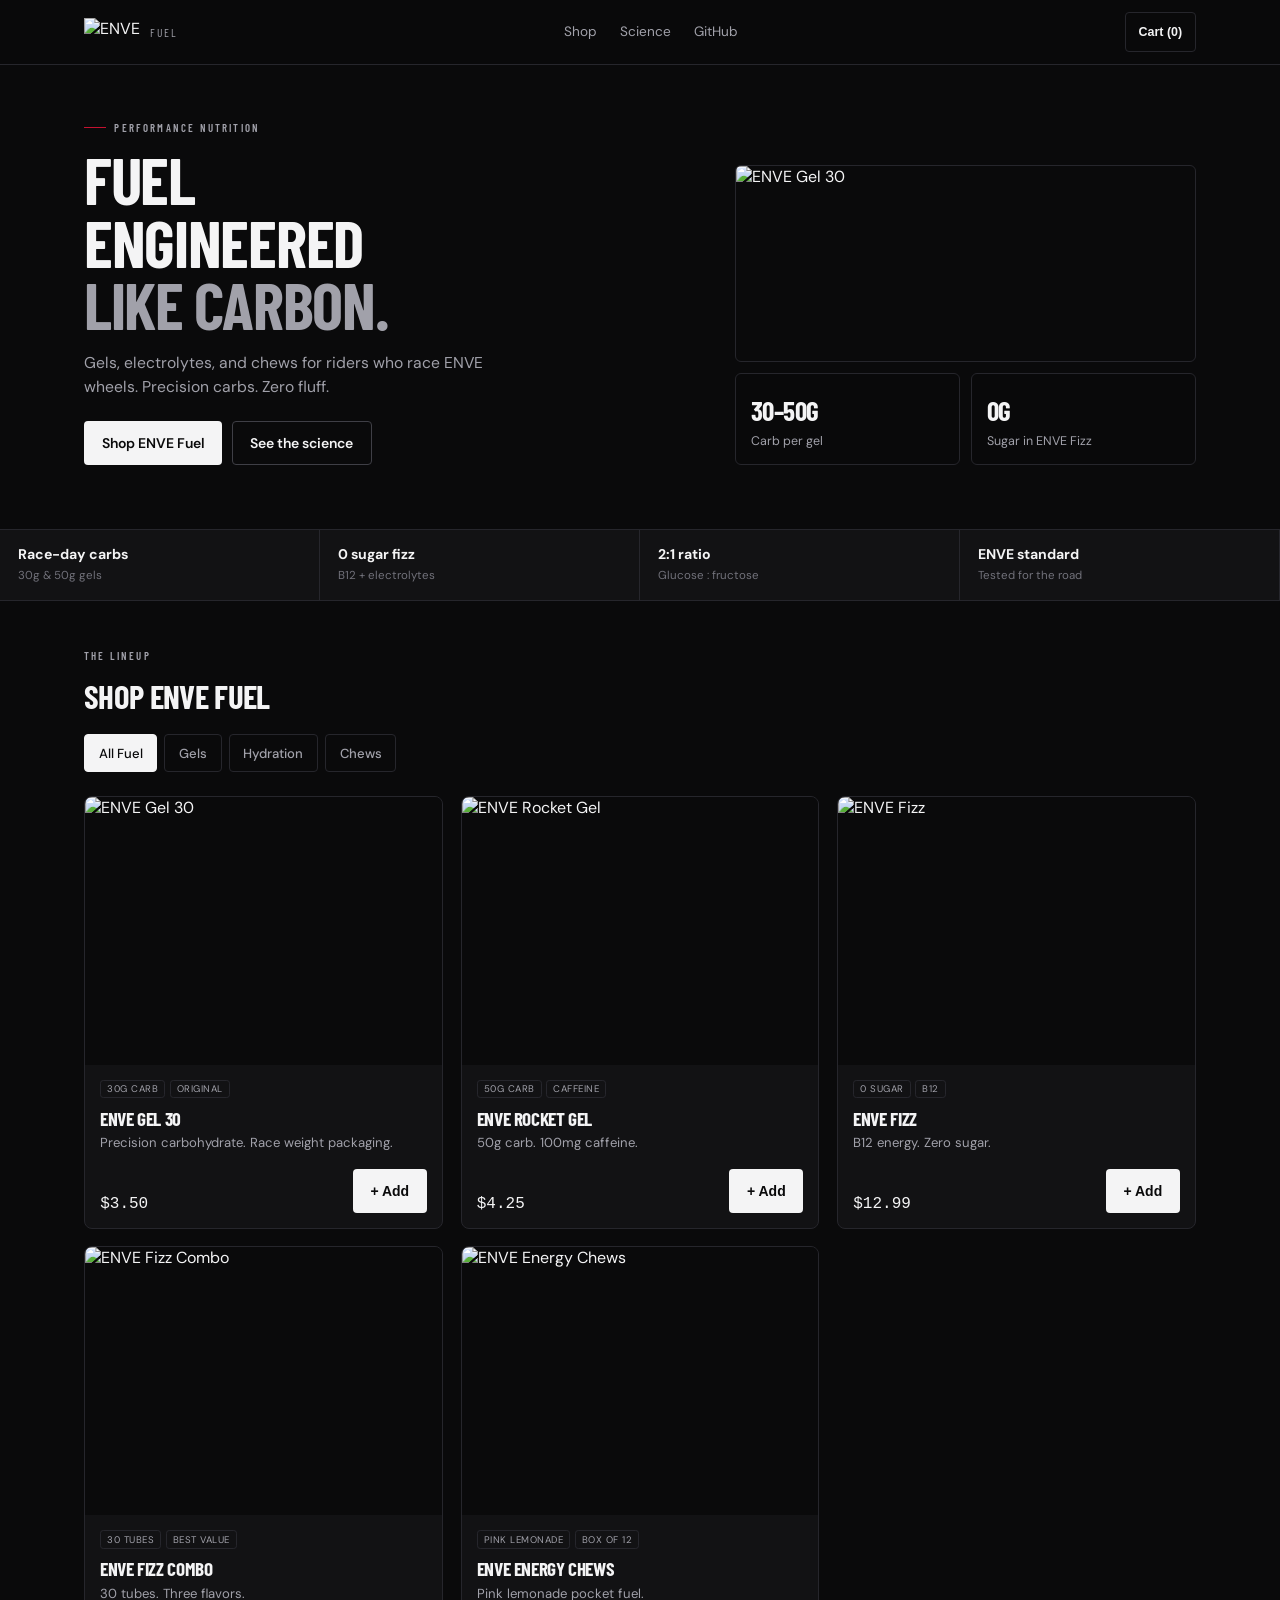
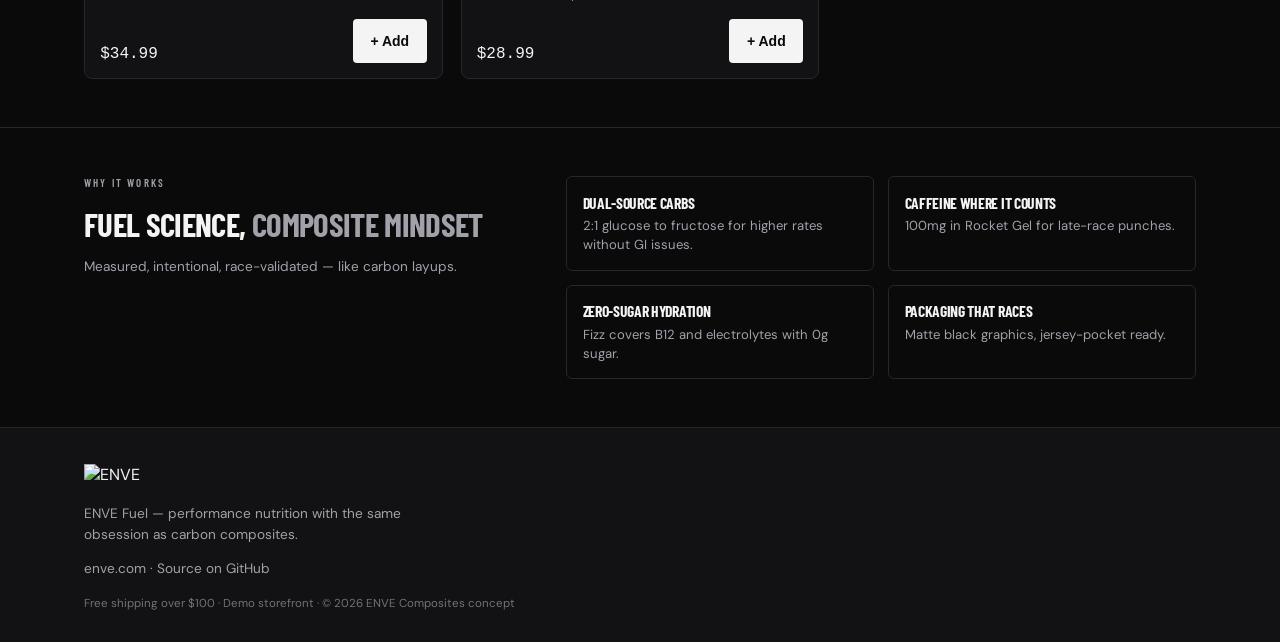
==== docs/index.html @ d2ea61e0 "Add shareable static ENVE Fuel site and keep product assets" ====
<!DOCTYPE html>
<html lang="en"><head>
<meta charset="utf-8"/><meta name="viewport" content="width=device-width,initial-scale=1"/>
<title>ENVE Fuel — Performance Nutrition</title>
<link href="https://fonts.googleapis.com/css2?family=Barlow+Condensed:wght@600;700&family=DM+Sans:wght@400;500;600&display=swap" rel="stylesheet"/>
<style>
:root{--bg:#0a0a0b;--s:#121214;--fg:#f4f4f5;--m:#a1a1aa;--b:#26262c;--r:#c41230}
*{box-sizing:border-box}body{margin:0;background:var(--bg);color:var(--fg);font-family:DM Sans,system-ui,sans-serif}
a{color:inherit;text-decoration:none}img{max-width:100%;display:block}
.d{font-family:Barlow Condensed,sans-serif;text-transform:uppercase;letter-spacing:-.02em}
.w{max-width:72rem;margin:0 auto;padding:0 1.25rem}
header{position:sticky;top:0;z-index:20;background:rgba(10,10,11,.92);backdrop-filter:blur(8px);border-bottom:1px solid var(--b)}
.nav{height:4rem;display:flex;align-items:center;justify-content:space-between;gap:1rem}
.logo{height:1.75rem}
.btn{height:2.75rem;padding:0 1.1rem;border-radius:.25rem;font-weight:600;font-size:.875rem;border:0;cursor:pointer;display:inline-flex;align-items:center;justify-content:center}
.bp{background:var(--fg);color:var(--bg)}.bg{background:transparent;color:var(--fg);border:1px solid #3f3f46}
.hero{position:relative;padding:3.5rem 0 4rem;border-bottom:1px solid var(--b);overflow:hidden}
.hb{position:absolute;inset:0;background:url(https://raw.githubusercontent.com/Terb-13/enve-fuel/main/public/products/hero-lifestyle.jpg) center/cover;opacity:.38}
.hb:after{content:"";position:absolute;inset:0;background:linear-gradient(90deg,var(--bg) 5%,rgba(10,10,11,.88) 48%,rgba(10,10,11,.35))}
.hg{position:relative;display:grid;gap:1.75rem}@media(min-width:900px){.hg{grid-template-columns:1.15fr.85fr;align-items:end}}
h1{font-size:clamp(2.4rem,7vw,4.1rem);line-height:.95;margin:0}
.lead{color:var(--m);max-width:26rem;line-height:1.55;font-size:.98rem}
.ey{font-size:.68rem;font-weight:600;letter-spacing:.2em;color:var(--m);display:flex;align-items:center;gap:.5rem;margin-bottom:.9rem}
.ey i{width:1.4rem;height:1px;background:var(--r);display:inline-block}
.stats{display:grid;grid-template-columns:1fr 1fr;gap:.7rem}
.st{border:1px solid var(--b);background:rgba(10,10,11,.78);padding:.9rem;border-radius:.375rem}
.st b{font-size:1.7rem;display:block;margin:.35rem 0 .15rem}
.st span{font-size:.78rem;color:var(--m)}
.gel{grid-column:1/-1;border-radius:.375rem;overflow:hidden;border:1px solid var(--b)}
.gel img{width:100%;aspect-ratio:2.35/1;object-fit:cover}
.trust{display:grid;grid-template-columns:1fr 1fr;background:var(--s);border-bottom:1px solid var(--b)}
@media(min-width:720px){.trust{grid-template-columns:repeat(4,1fr)}}
.trust div{padding:.95rem 1.1rem;border-right:1px solid var(--b)}
.trust strong{display:block;font-size:.88rem}.trust span{font-size:.72rem;color:#71717a}
section{padding:3rem 0;border-bottom:1px solid var(--b)}
h2{font-size:clamp(1.55rem,3.8vw,2.05rem);margin:0 0 .4rem}
.filt{display:flex;flex-wrap:wrap;gap:.45rem;margin:1.15rem 0 1.5rem}
.filt button{height:2.35rem;padding:0 .85rem;border-radius:.25rem;border:1px solid var(--b);background:0;color:var(--m);font:inherit;font-size:.82rem;font-weight:500;cursor:pointer}
.filt button.on{background:var(--fg);color:var(--bg);border-color:var(--fg)}
.grid{display:grid;gap:1.1rem}@media(min-width:640px){.grid{grid-template-columns:1fr 1fr}}@media(min-width:960px){.grid{grid-template-columns:1fr 1fr 1fr}}
.card{border:1px solid var(--b);border-radius:.5rem;overflow:hidden;background:var(--s);display:flex;flex-direction:column}
.card .ph{aspect-ratio:4/3;background:var(--bg)}.card .ph img{width:100%;height:100%;object-fit:cover}
.card .bd{padding:.95rem;display:flex;flex-direction:column;flex:1}
.bdg{display:flex;flex-wrap:wrap;gap:.28rem;margin-bottom:.55rem}
.bdg span{font-size:.6rem;text-transform:uppercase;letter-spacing:.05em;border:1px solid var(--b);padding:.1rem .38rem;border-radius:.2rem;color:var(--m)}
.card h3{margin:0;font-size:1.2rem}.card .t{color:var(--m);font-size:.82rem;margin:.28rem 0 0;line-height:1.4}
.row{margin-top:auto;padding-top:1rem;display:flex;align-items:end;justify-content:space-between;gap:.5rem}
.price{font-family:ui-monospace,Menlo,monospace;font-size:1rem}
.drawer{position:fixed;inset:0;background:rgba(0,0,0,.6);display:none;z-index:50;justify-content:flex-end}
.drawer.open{display:flex}
.panel{width:min(100%,23.5rem);background:var(--s);border-left:1px solid var(--b);height:100%;display:flex;flex-direction:column}
.panel h2{padding:.95rem 1.1rem;border-bottom:1px solid var(--b);margin:0;font-size:1.05rem;display:flex;justify-content:space-between;align-items:center}
#items{flex:1;overflow:auto;padding:1rem 1.1rem}
.ci{display:flex;gap:.65rem;padding-bottom:.85rem;margin-bottom:.85rem;border-bottom:1px solid var(--b)}
.ci img{width:4.1rem;height:4.1rem;object-fit:cover;border-radius:.25rem;border:1px solid var(--b);background:#1a1a1e}
.foot{padding:1.1rem;border-top:1px solid var(--b)}
.sci{display:grid;gap:1rem}@media(min-width:800px){.sci{grid-template-columns:1fr 1.35fr}.boxes{display:grid;grid-template-columns:1fr 1fr;gap:.9rem}}
.box{border:1px solid var(--b);background:var(--bg);padding:.95rem;border-radius:.375rem}
.box h3{margin:0 0 .3rem;font-size:.98rem}.box p{margin:0;color:var(--m);font-size:.82rem;line-height:1.45}
footer{background:var(--s);padding:2.25rem 0 1.15rem}.muted{color:var(--m);font-size:.85rem;line-height:1.5}
.cb{background:0;border:1px solid var(--b);color:var(--fg);height:2.45rem;padding:0 .8rem;border-radius:.25rem;cursor:pointer;font-size:.78rem;font-weight:600}
</style></head><body>
<header><div class="w nav">
<a href="#" style="display:flex;align-items:center;gap:.65rem"><img class="logo" src="https://raw.githubusercontent.com/Terb-13/enve-fuel/main/public/brand/enve-logo-light.jpg" alt="ENVE"/><span class="d" style="font-size:.72rem;color:var(--m);letter-spacing:.16em">Fuel</span></a>
<nav style="display:flex;gap:.15rem;flex-wrap:wrap"><a class="muted" href="#shop" style="padding:.45rem .65rem">Shop</a><a class="muted" href="#science" style="padding:.45rem .65rem">Science</a><a class="muted" href="https://github.com/Terb-13/enve-fuel" target="_blank" rel="noreferrer" style="padding:.45rem .65rem">GitHub</a></nav>
<button class="cb" type="button" id="oc">Cart (<span id="c">0</span>)</button></div></header>
<section class="hero"><div class="hb"></div><div class="w hg">
<div><div class="ey d"><i></i>Performance nutrition</div>
<h1 class="d">Fuel<br>engineered<br><span style="color:var(--m)">like carbon.</span></h1>
<p class="lead">Gels, electrolytes, and chews for riders who race ENVE wheels. Precision carbs. Zero fluff.</p>
<div style="display:flex;flex-wrap:wrap;gap:.6rem;margin-top:1.35rem"><a class="btn bp" href="#shop">Shop ENVE Fuel</a><a class="btn bg" href="#science">See the science</a></div></div>
<div class="stats"><div class="gel"><img src="https://raw.githubusercontent.com/Terb-13/enve-fuel/main/public/products/gel-30.jpg" alt="ENVE Gel 30"/></div>
<div class="st"><b class="d">30–50g</b><span>Carb per gel</span></div>
<div class="st"><b class="d">0g</b><span>Sugar in ENVE Fizz</span></div></div>
</div></section>
<div class="trust"><div><strong>Race-day carbs</strong><span>30g & 50g gels</span></div><div><strong>0 sugar fizz</strong><span>B12 + electrolytes</span></div><div><strong>2:1 ratio</strong><span>Glucose : fructose</span></div><div><strong>ENVE standard</strong><span>Tested for the road</span></div></div>
<section id="shop"><div class="w"><div class="ey d">The lineup</div><h2 class="d">Shop ENVE Fuel</h2><div class="filt" id="f"></div><div class="grid" id="g"></div></div></section>
<section id="science"><div class="w sci"><div><div class="ey d">Why it works</div><h2 class="d">Fuel science, <span style="color:var(--m)">composite mindset</span></h2><p class="muted">Measured, intentional, race-validated — like carbon layups.</p></div>
<div class="boxes"><div class="box"><h3 class="d">Dual-source carbs</h3><p>2:1 glucose to fructose for higher rates without GI issues.</p></div>
<div class="box"><h3 class="d">Caffeine where it counts</h3><p>100mg in Rocket Gel for late-race punches.</p></div>
<div class="box"><h3 class="d">Zero-sugar hydration</h3><p>Fizz covers B12 and electrolytes with 0g sugar.</p></div>
<div class="box"><h3 class="d">Packaging that races</h3><p>Matte black graphics, jersey-pocket ready.</p></div></div></div></section>
<footer><div class="w"><img class="logo" src="https://raw.githubusercontent.com/Terb-13/enve-fuel/main/public/brand/enve-logo-light.jpg" alt="ENVE"/>
<p class="muted" style="margin-top:.75rem;max-width:22rem">ENVE Fuel — performance nutrition with the same obsession as carbon composites.</p>
<p class="muted"><a href="https://enve.com" target="_blank" rel="noreferrer">enve.com</a> · <a href="https://github.com/Terb-13/enve-fuel" target="_blank" rel="noreferrer">Source on GitHub</a></p>
<p class="muted" style="margin-top:1rem;font-size:.72rem;color:#71717a">Free shipping over $100 · Demo storefront · © 2026 ENVE Composites concept</p></div></footer>
<div class="drawer" id="dr"><div class="panel"><h2 class="d">Cart <button type="button" id="cc" style="background:0;border:0;color:var(--m);cursor:pointer;font-size:1.2rem" aria-label="Close">×</button></h2>
<div id="items"></div><div class="foot"><div style="display:flex;justify-content:space-between;margin-bottom:.85rem"><span class="muted">Subtotal</span><strong id="sub">$0.00</strong></div>
<button class="btn bp" style="width:100%" type="button" id="co">Checkout</button></div></div></div>
<script>
const IMG="https://raw.githubusercontent.com/Terb-13/enve-fuel/main/public/products/";
const products=[
{id:"g30",name:"ENVE Gel 30",tag:"Precision carbohydrate. Race weight packaging.",cat:"gels",price:350,img:IMG+"gel-30.jpg",badges:["30g carb","Original"]},
{id:"g50",name:"ENVE Rocket Gel",tag:"50g carb. 100mg caffeine.",cat:"gels",price:425,img:IMG+"gel-50.jpg",badges:["50g carb","Caffeine"]},
{id:"fz",name:"ENVE Fizz",tag:"B12 energy. Zero sugar.",cat:"hydration",price:1299,img:IMG+"fizz-tubes.jpg",badges:["0 sugar","B12"]},
{id:"cm",name:"ENVE Fizz Combo",tag:"30 tubes. Three flavors.",cat:"hydration",price:3499,img:IMG+"fizz-combo.jpg",badges:["30 tubes","Best value"]},
{id:"ch",name:"ENVE Energy Chews",tag:"Pink lemonade pocket fuel.",cat:"chews",price:2899,img:IMG+"chews.jpg",badges:["Pink lemonade","Box of 12"]}
];
const cats=[{id:"all",label:"All Fuel"},{id:"gels",label:"Gels"},{id:"hydration",label:"Hydration"},{id:"chews",label:"Chews"}];
let filter="all",cart=JSON.parse(localStorage.getItem("efc")||"[]");
const money=c=>(c/100).toLocaleString("en-US",{style:"currency",currency:"USD"});
function save(){localStorage.setItem("efc",JSON.stringify(cart));renderCart()}
function add(p){const i=cart.find(x=>x.id===p.id);if(i)i.q++;else cart.push({id:p.id,name:p.name,price:p.price,img:p.img,q:1});save();document.getElementById("dr").classList.add("open")}
function renderFilters(){document.getElementById("f").innerHTML=cats.map(c=>`<button type="button" class="${filter===c.id?"on":""}" data-c="${c.id}">${c.label}</button>`).join("");
document.querySelectorAll("#f button").forEach(b=>b.onclick=()=>{filter=b.dataset.c;renderFilters();renderGrid()})}
function renderGrid(){const list=filter==="all"?products:products.filter(p=>p.cat===filter);
document.getElementById("g").innerHTML=list.map(p=>`<article class="card"><div class="ph"><img src="${p.img}" alt="${p.name}" loading="lazy"/></div><div class="bd"><div class="bdg">${p.badges.map(b=>`<span>${b}</span>`).join("")}</div><h3 class="d">${p.name}</h3><p class="t">${p.tag}</p><div class="row"><span class="price">${money(p.price)}</span><button class="btn bp" type="button" data-id="${p.id}">+ Add</button></div></div></article>`).join("");
document.querySelectorAll("#g button[data-id]").forEach(b=>b.onclick=()=>add(products.find(p=>p.id===b.dataset.id)))}
function renderCart(){const n=cart.reduce((a,i)=>a+i.q,0);document.getElementById("c").textContent=n;
const el=document.getElementById("items");
if(!cart.length){el.innerHTML='<p class="muted" style="text-align:center;margin-top:2rem">Your cart is empty.</p>';document.getElementById("sub").textContent="$0.00";return}
el.innerHTML=cart.map((i,idx)=>`<div class="ci"><img src="${i.img}" alt=""/><div style="flex:1"><strong>${i.name}</strong><div class="muted">${money(i.price)}</div><div style="margin-top:.4rem;display:flex;gap:.45rem;align-items:center"><button type="button" data-a="-" data-i="${idx}">−</button><span>${i.q}</span><button type="button" data-a="+" data-i="${idx}">+</button></div></div></div>`).join("");
el.querySelectorAll("button[data-a]").forEach(b=>b.onclick=()=>{const i=+b.dataset.i;if(b.dataset.a==="+")cart[i].q++;else cart[i].q=Math.max(0,cart[i].q-1);cart=cart.filter(x=>x.q);save()});
document.getElementById("sub").textContent=money(cart.reduce((a,i)=>a+i.price*i.q,0))}
document.getElementById("oc").onclick=()=>document.getElementById("dr").classList.add("open");
document.getElementById("cc").onclick=()=>document.getElementById("dr").classList.remove("open");
document.getElementById("dr").onclick=e=>{if(e.target.id==="dr")e.currentTarget.classList.remove("open")};
document.getElementById("co").onclick=()=>{if(!cart.length)return;alert("Order placed — thanks for riding with ENVE Fuel.");cart=[];save();document.getElementById("dr").classList.remove("open")};
renderFilters();renderGrid();renderCart();
</script></body></html>
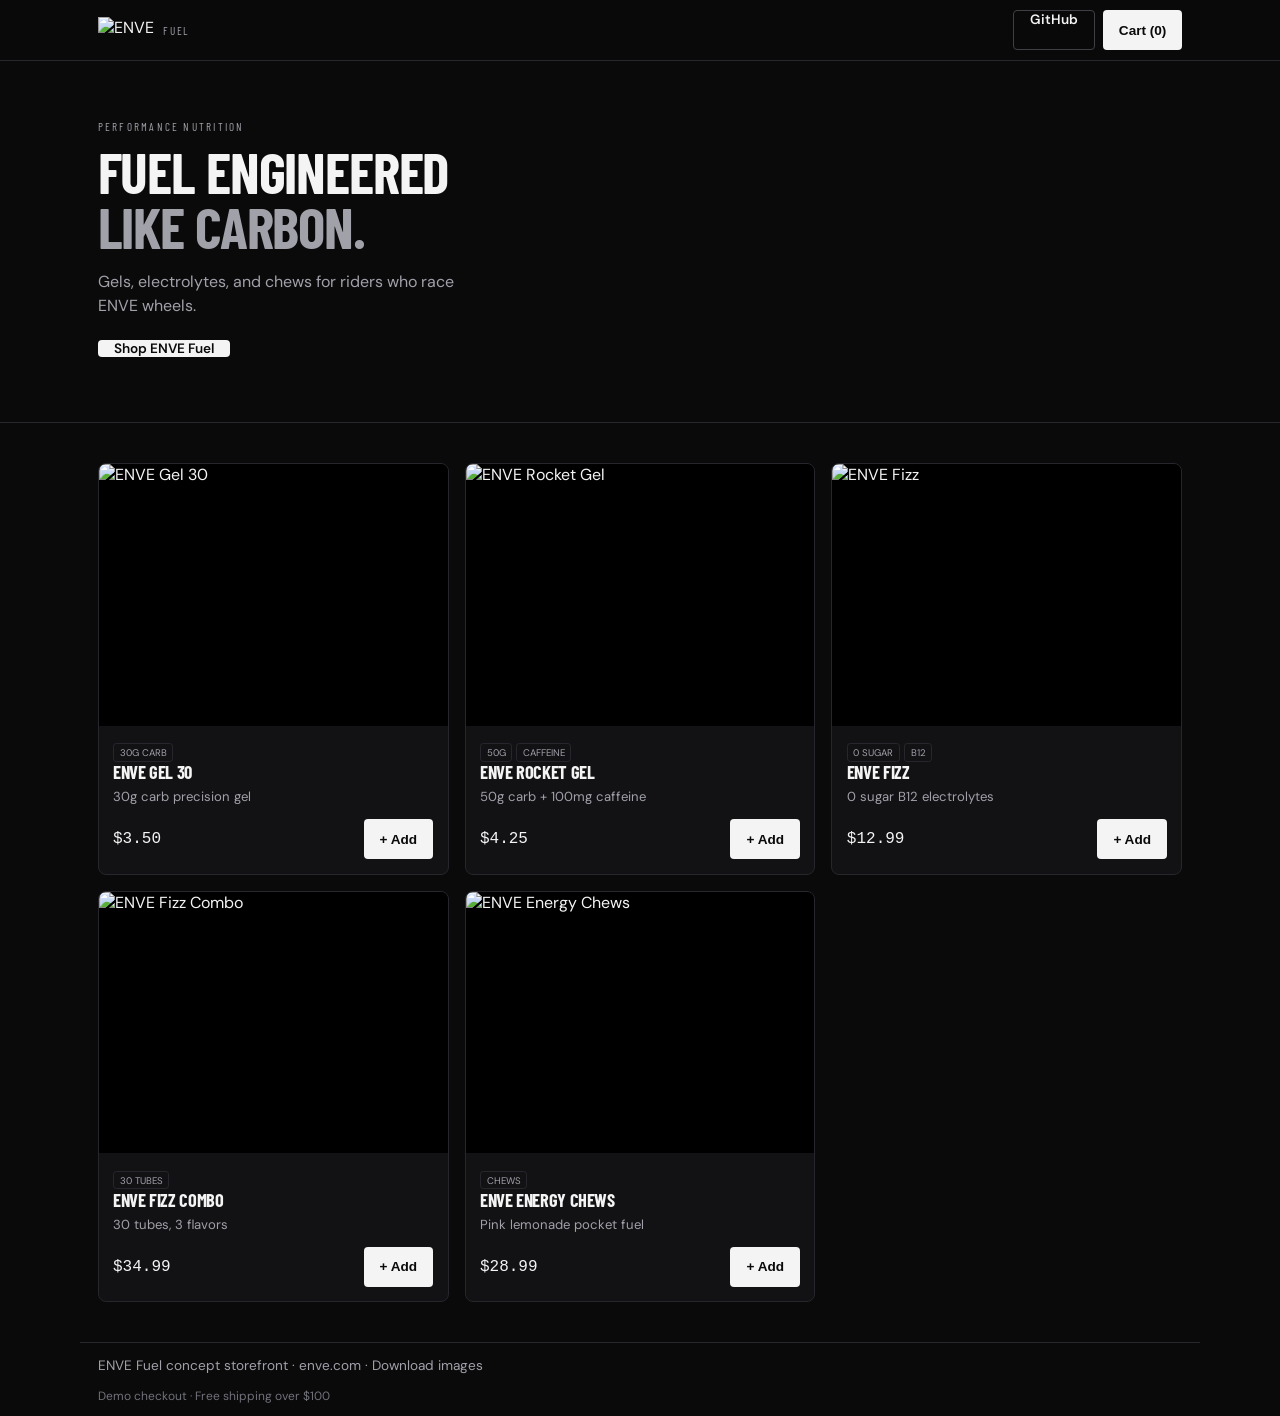
==== commit 91173e09: "Simplify shareable static ENVE Fuel page" ====
--- a/docs/index.html
+++ b/docs/index.html
@@ -1,120 +1,61 @@
 <!DOCTYPE html>
 <html lang="en"><head>
 <meta charset="utf-8"/><meta name="viewport" content="width=device-width,initial-scale=1"/>
-<title>ENVE Fuel — Performance Nutrition</title>
+<title>ENVE Fuel</title>
 <link href="https://fonts.googleapis.com/css2?family=Barlow+Condensed:wght@600;700&family=DM+Sans:wght@400;500;600&display=swap" rel="stylesheet"/>
 <style>
 :root{--bg:#0a0a0b;--s:#121214;--fg:#f4f4f5;--m:#a1a1aa;--b:#26262c;--r:#c41230}
 *{box-sizing:border-box}body{margin:0;background:var(--bg);color:var(--fg);font-family:DM Sans,system-ui,sans-serif}
 a{color:inherit;text-decoration:none}img{max-width:100%;display:block}
 .d{font-family:Barlow Condensed,sans-serif;text-transform:uppercase;letter-spacing:-.02em}
-.w{max-width:72rem;margin:0 auto;padding:0 1.25rem}
-header{position:sticky;top:0;z-index:20;background:rgba(10,10,11,.92);backdrop-filter:blur(8px);border-bottom:1px solid var(--b)}
-.nav{height:4rem;display:flex;align-items:center;justify-content:space-between;gap:1rem}
-.logo{height:1.75rem}
-.btn{height:2.75rem;padding:0 1.1rem;border-radius:.25rem;font-weight:600;font-size:.875rem;border:0;cursor:pointer;display:inline-flex;align-items:center;justify-content:center}
-.bp{background:var(--fg);color:var(--bg)}.bg{background:transparent;color:var(--fg);border:1px solid #3f3f46}
-.hero{position:relative;padding:3.5rem 0 4rem;border-bottom:1px solid var(--b);overflow:hidden}
-.hb{position:absolute;inset:0;background:url(https://raw.githubusercontent.com/Terb-13/enve-fuel/main/public/products/hero-lifestyle.jpg) center/cover;opacity:.38}
-.hb:after{content:"";position:absolute;inset:0;background:linear-gradient(90deg,var(--bg) 5%,rgba(10,10,11,.88) 48%,rgba(10,10,11,.35))}
-.hg{position:relative;display:grid;gap:1.75rem}@media(min-width:900px){.hg{grid-template-columns:1.15fr.85fr;align-items:end}}
-h1{font-size:clamp(2.4rem,7vw,4.1rem);line-height:.95;margin:0}
-.lead{color:var(--m);max-width:26rem;line-height:1.55;font-size:.98rem}
-.ey{font-size:.68rem;font-weight:600;letter-spacing:.2em;color:var(--m);display:flex;align-items:center;gap:.5rem;margin-bottom:.9rem}
-.ey i{width:1.4rem;height:1px;background:var(--r);display:inline-block}
-.stats{display:grid;grid-template-columns:1fr 1fr;gap:.7rem}
-.st{border:1px solid var(--b);background:rgba(10,10,11,.78);padding:.9rem;border-radius:.375rem}
-.st b{font-size:1.7rem;display:block;margin:.35rem 0 .15rem}
-.st span{font-size:.78rem;color:var(--m)}
-.gel{grid-column:1/-1;border-radius:.375rem;overflow:hidden;border:1px solid var(--b)}
-.gel img{width:100%;aspect-ratio:2.35/1;object-fit:cover}
-.trust{display:grid;grid-template-columns:1fr 1fr;background:var(--s);border-bottom:1px solid var(--b)}
-@media(min-width:720px){.trust{grid-template-columns:repeat(4,1fr)}}
-.trust div{padding:.95rem 1.1rem;border-right:1px solid var(--b)}
-.trust strong{display:block;font-size:.88rem}.trust span{font-size:.72rem;color:#71717a}
-section{padding:3rem 0;border-bottom:1px solid var(--b)}
-h2{font-size:clamp(1.55rem,3.8vw,2.05rem);margin:0 0 .4rem}
-.filt{display:flex;flex-wrap:wrap;gap:.45rem;margin:1.15rem 0 1.5rem}
-.filt button{height:2.35rem;padding:0 .85rem;border-radius:.25rem;border:1px solid var(--b);background:0;color:var(--m);font:inherit;font-size:.82rem;font-weight:500;cursor:pointer}
-.filt button.on{background:var(--fg);color:var(--bg);border-color:var(--fg)}
-.grid{display:grid;gap:1.1rem}@media(min-width:640px){.grid{grid-template-columns:1fr 1fr}}@media(min-width:960px){.grid{grid-template-columns:1fr 1fr 1fr}}
+.w{max-width:70rem;margin:0 auto;padding:0 1.1rem}
+header{position:sticky;top:0;z-index:10;background:rgba(10,10,11,.92);border-bottom:1px solid var(--b)}
+.nav{height:3.75rem;display:flex;align-items:center;justify-content:space-between}
+.logo{height:1.6rem}.btn{height:2.5rem;padding:0 1rem;border:0;border-radius:.25rem;font-weight:600;font-size:.85rem;cursor:pointer}
+.bp{background:var(--fg);color:var(--bg)}.bg{background:0;color:var(--fg);border:1px solid #3f3f46}
+.hero{padding:3rem 0;border-bottom:1px solid var(--b);background:linear-gradient(90deg,#0a0a0b 40%,transparent),url(https://raw.githubusercontent.com/Terb-13/enve-fuel/main/public/products/hero-lifestyle.jpg) right/cover}
+h1{font-size:clamp(2.2rem,6vw,3.6rem);line-height:.95;margin:0}
+.lead{color:var(--m);max-width:24rem;line-height:1.5}
+.grid{display:grid;gap:1rem;padding:2.5rem 0}@media(min-width:700px){.grid{grid-template-columns:1fr 1fr}}@media(min-width:1000px){.grid{grid-template-columns:1fr 1fr 1fr}}
 .card{border:1px solid var(--b);border-radius:.5rem;overflow:hidden;background:var(--s);display:flex;flex-direction:column}
-.card .ph{aspect-ratio:4/3;background:var(--bg)}.card .ph img{width:100%;height:100%;object-fit:cover}
-.card .bd{padding:.95rem;display:flex;flex-direction:column;flex:1}
-.bdg{display:flex;flex-wrap:wrap;gap:.28rem;margin-bottom:.55rem}
-.bdg span{font-size:.6rem;text-transform:uppercase;letter-spacing:.05em;border:1px solid var(--b);padding:.1rem .38rem;border-radius:.2rem;color:var(--m)}
-.card h3{margin:0;font-size:1.2rem}.card .t{color:var(--m);font-size:.82rem;margin:.28rem 0 0;line-height:1.4}
-.row{margin-top:auto;padding-top:1rem;display:flex;align-items:end;justify-content:space-between;gap:.5rem}
-.price{font-family:ui-monospace,Menlo,monospace;font-size:1rem}
-.drawer{position:fixed;inset:0;background:rgba(0,0,0,.6);display:none;z-index:50;justify-content:flex-end}
-.drawer.open{display:flex}
-.panel{width:min(100%,23.5rem);background:var(--s);border-left:1px solid var(--b);height:100%;display:flex;flex-direction:column}
-.panel h2{padding:.95rem 1.1rem;border-bottom:1px solid var(--b);margin:0;font-size:1.05rem;display:flex;justify-content:space-between;align-items:center}
-#items{flex:1;overflow:auto;padding:1rem 1.1rem}
-.ci{display:flex;gap:.65rem;padding-bottom:.85rem;margin-bottom:.85rem;border-bottom:1px solid var(--b)}
-.ci img{width:4.1rem;height:4.1rem;object-fit:cover;border-radius:.25rem;border:1px solid var(--b);background:#1a1a1e}
-.foot{padding:1.1rem;border-top:1px solid var(--b)}
-.sci{display:grid;gap:1rem}@media(min-width:800px){.sci{grid-template-columns:1fr 1.35fr}.boxes{display:grid;grid-template-columns:1fr 1fr;gap:.9rem}}
-.box{border:1px solid var(--b);background:var(--bg);padding:.95rem;border-radius:.375rem}
-.box h3{margin:0 0 .3rem;font-size:.98rem}.box p{margin:0;color:var(--m);font-size:.82rem;line-height:1.45}
-footer{background:var(--s);padding:2.25rem 0 1.15rem}.muted{color:var(--m);font-size:.85rem;line-height:1.5}
-.cb{background:0;border:1px solid var(--b);color:var(--fg);height:2.45rem;padding:0 .8rem;border-radius:.25rem;cursor:pointer;font-size:.78rem;font-weight:600}
+.card img{aspect-ratio:4/3;object-fit:cover;width:100%;background:#000}
+.card .bd{padding:.9rem;flex:1;display:flex;flex-direction:column}
+.card h3{margin:0;font-size:1.15rem}.card p{color:var(--m);font-size:.82rem;margin:.3rem 0 0}
+.row{margin-top:auto;padding-top:.9rem;display:flex;justify-content:space-between;align-items:center}
+.price{font-family:ui-monospace,monospace}
+footer{border-top:1px solid var(--b);padding:2rem 0;color:var(--m);font-size:.85rem}
+.badge{font-size:.6rem;text-transform:uppercase;border:1px solid var(--b);padding:.1rem .35rem;border-radius:.2rem;color:var(--m);margin-right:.25rem}
 </style></head><body>
 <header><div class="w nav">
-<a href="#" style="display:flex;align-items:center;gap:.65rem"><img class="logo" src="https://raw.githubusercontent.com/Terb-13/enve-fuel/main/public/brand/enve-logo-light.jpg" alt="ENVE"/><span class="d" style="font-size:.72rem;color:var(--m);letter-spacing:.16em">Fuel</span></a>
-<nav style="display:flex;gap:.15rem;flex-wrap:wrap"><a class="muted" href="#shop" style="padding:.45rem .65rem">Shop</a><a class="muted" href="#science" style="padding:.45rem .65rem">Science</a><a class="muted" href="https://github.com/Terb-13/enve-fuel" target="_blank" rel="noreferrer" style="padding:.45rem .65rem">GitHub</a></nav>
-<button class="cb" type="button" id="oc">Cart (<span id="c">0</span>)</button></div></header>
-<section class="hero"><div class="hb"></div><div class="w hg">
-<div><div class="ey d"><i></i>Performance nutrition</div>
-<h1 class="d">Fuel<br>engineered<br><span style="color:var(--m)">like carbon.</span></h1>
-<p class="lead">Gels, electrolytes, and chews for riders who race ENVE wheels. Precision carbs. Zero fluff.</p>
-<div style="display:flex;flex-wrap:wrap;gap:.6rem;margin-top:1.35rem"><a class="btn bp" href="#shop">Shop ENVE Fuel</a><a class="btn bg" href="#science">See the science</a></div></div>
-<div class="stats"><div class="gel"><img src="https://raw.githubusercontent.com/Terb-13/enve-fuel/main/public/products/gel-30.jpg" alt="ENVE Gel 30"/></div>
-<div class="st"><b class="d">30–50g</b><span>Carb per gel</span></div>
-<div class="st"><b class="d">0g</b><span>Sugar in ENVE Fizz</span></div></div>
+<a href="#" style="display:flex;align-items:center;gap:.6rem"><img class="logo" src="https://raw.githubusercontent.com/Terb-13/enve-fuel/main/public/brand/enve-logo-light.jpg" alt="ENVE"/><span class="d" style="font-size:.7rem;color:var(--m);letter-spacing:.15em">Fuel</span></a>
+<div style="display:flex;gap:.5rem;align-items:center">
+<a class="btn bg" href="https://github.com/Terb-13/enve-fuel" target="_blank" rel="noreferrer">GitHub</a>
+<button class="btn bp" type="button" id="cartBtn">Cart (0)</button>
+</div></div></header>
+<section class="hero"><div class="w">
+<p class="d" style="font-size:.7rem;letter-spacing:.2em;color:var(--m)">Performance nutrition</p>
+<h1 class="d">Fuel engineered<br><span style="color:var(--m)">like carbon.</span></h1>
+<p class="lead">Gels, electrolytes, and chews for riders who race ENVE wheels.</p>
+<p style="margin-top:1.2rem"><a class="btn bp" href="#shop">Shop ENVE Fuel</a></p>
 </div></section>
-<div class="trust"><div><strong>Race-day carbs</strong><span>30g & 50g gels</span></div><div><strong>0 sugar fizz</strong><span>B12 + electrolytes</span></div><div><strong>2:1 ratio</strong><span>Glucose : fructose</span></div><div><strong>ENVE standard</strong><span>Tested for the road</span></div></div>
-<section id="shop"><div class="w"><div class="ey d">The lineup</div><h2 class="d">Shop ENVE Fuel</h2><div class="filt" id="f"></div><div class="grid" id="g"></div></div></section>
-<section id="science"><div class="w sci"><div><div class="ey d">Why it works</div><h2 class="d">Fuel science, <span style="color:var(--m)">composite mindset</span></h2><p class="muted">Measured, intentional, race-validated — like carbon layups.</p></div>
-<div class="boxes"><div class="box"><h3 class="d">Dual-source carbs</h3><p>2:1 glucose to fructose for higher rates without GI issues.</p></div>
-<div class="box"><h3 class="d">Caffeine where it counts</h3><p>100mg in Rocket Gel for late-race punches.</p></div>
-<div class="box"><h3 class="d">Zero-sugar hydration</h3><p>Fizz covers B12 and electrolytes with 0g sugar.</p></div>
-<div class="box"><h3 class="d">Packaging that races</h3><p>Matte black graphics, jersey-pocket ready.</p></div></div></div></section>
-<footer><div class="w"><img class="logo" src="https://raw.githubusercontent.com/Terb-13/enve-fuel/main/public/brand/enve-logo-light.jpg" alt="ENVE"/>
-<p class="muted" style="margin-top:.75rem;max-width:22rem">ENVE Fuel — performance nutrition with the same obsession as carbon composites.</p>
-<p class="muted"><a href="https://enve.com" target="_blank" rel="noreferrer">enve.com</a> · <a href="https://github.com/Terb-13/enve-fuel" target="_blank" rel="noreferrer">Source on GitHub</a></p>
-<p class="muted" style="margin-top:1rem;font-size:.72rem;color:#71717a">Free shipping over $100 · Demo storefront · © 2026 ENVE Composites concept</p></div></footer>
-<div class="drawer" id="dr"><div class="panel"><h2 class="d">Cart <button type="button" id="cc" style="background:0;border:0;color:var(--m);cursor:pointer;font-size:1.2rem" aria-label="Close">×</button></h2>
-<div id="items"></div><div class="foot"><div style="display:flex;justify-content:space-between;margin-bottom:.85rem"><span class="muted">Subtotal</span><strong id="sub">$0.00</strong></div>
-<button class="btn bp" style="width:100%" type="button" id="co">Checkout</button></div></div></div>
+<section id="shop" class="w"><div class="grid" id="grid"></div></section>
+<footer class="w">
+<p>ENVE Fuel concept storefront · <a href="https://enve.com" target="_blank" rel="noreferrer">enve.com</a> · <a href="https://github.com/Terb-13/enve-fuel/releases/tag/enve-fuel-assets">Download images</a></p>
+<p style="font-size:.75rem;color:#71717a">Demo checkout · Free shipping over $100</p>
+</footer>
 <script>
-const IMG="https://raw.githubusercontent.com/Terb-13/enve-fuel/main/public/products/";
-const products=[
-{id:"g30",name:"ENVE Gel 30",tag:"Precision carbohydrate. Race weight packaging.",cat:"gels",price:350,img:IMG+"gel-30.jpg",badges:["30g carb","Original"]},
-{id:"g50",name:"ENVE Rocket Gel",tag:"50g carb. 100mg caffeine.",cat:"gels",price:425,img:IMG+"gel-50.jpg",badges:["50g carb","Caffeine"]},
-{id:"fz",name:"ENVE Fizz",tag:"B12 energy. Zero sugar.",cat:"hydration",price:1299,img:IMG+"fizz-tubes.jpg",badges:["0 sugar","B12"]},
-{id:"cm",name:"ENVE Fizz Combo",tag:"30 tubes. Three flavors.",cat:"hydration",price:3499,img:IMG+"fizz-combo.jpg",badges:["30 tubes","Best value"]},
-{id:"ch",name:"ENVE Energy Chews",tag:"Pink lemonade pocket fuel.",cat:"chews",price:2899,img:IMG+"chews.jpg",badges:["Pink lemonade","Box of 12"]}
+const I="https://raw.githubusercontent.com/Terb-13/enve-fuel/main/public/products/";
+const P=[
+{n:"ENVE Gel 30",t:"30g carb precision gel",p:350,i:I+"gel-30.jpg",b:["30g carb"]},
+{n:"ENVE Rocket Gel",t:"50g carb + 100mg caffeine",p:425,i:I+"gel-50.jpg",b:["50g","Caffeine"]},
+{n:"ENVE Fizz",t:"0 sugar B12 electrolytes",p:1299,i:I+"fizz-tubes.jpg",b:["0 sugar","B12"]},
+{n:"ENVE Fizz Combo",t:"30 tubes, 3 flavors",p:3499,i:I+"fizz-combo.jpg",b:["30 tubes"]},
+{n:"ENVE Energy Chews",t:"Pink lemonade pocket fuel",p:2899,i:I+"chews.jpg",b:["Chews"]}
 ];
-const cats=[{id:"all",label:"All Fuel"},{id:"gels",label:"Gels"},{id:"hydration",label:"Hydration"},{id:"chews",label:"Chews"}];
-let filter="all",cart=JSON.parse(localStorage.getItem("efc")||"[]");
-const money=c=>(c/100).toLocaleString("en-US",{style:"currency",currency:"USD"});
-function save(){localStorage.setItem("efc",JSON.stringify(cart));renderCart()}
-function add(p){const i=cart.find(x=>x.id===p.id);if(i)i.q++;else cart.push({id:p.id,name:p.name,price:p.price,img:p.img,q:1});save();document.getElementById("dr").classList.add("open")}
-function renderFilters(){document.getElementById("f").innerHTML=cats.map(c=>`<button type="button" class="${filter===c.id?"on":""}" data-c="${c.id}">${c.label}</button>`).join("");
-document.querySelectorAll("#f button").forEach(b=>b.onclick=()=>{filter=b.dataset.c;renderFilters();renderGrid()})}
-function renderGrid(){const list=filter==="all"?products:products.filter(p=>p.cat===filter);
-document.getElementById("g").innerHTML=list.map(p=>`<article class="card"><div class="ph"><img src="${p.img}" alt="${p.name}" loading="lazy"/></div><div class="bd"><div class="bdg">${p.badges.map(b=>`<span>${b}</span>`).join("")}</div><h3 class="d">${p.name}</h3><p class="t">${p.tag}</p><div class="row"><span class="price">${money(p.price)}</span><button class="btn bp" type="button" data-id="${p.id}">+ Add</button></div></div></article>`).join("");
-document.querySelectorAll("#g button[data-id]").forEach(b=>b.onclick=()=>add(products.find(p=>p.id===b.dataset.id)))}
-function renderCart(){const n=cart.reduce((a,i)=>a+i.q,0);document.getElementById("c").textContent=n;
-const el=document.getElementById("items");
-if(!cart.length){el.innerHTML='<p class="muted" style="text-align:center;margin-top:2rem">Your cart is empty.</p>';document.getElementById("sub").textContent="$0.00";return}
-el.innerHTML=cart.map((i,idx)=>`<div class="ci"><img src="${i.img}" alt=""/><div style="flex:1"><strong>${i.name}</strong><div class="muted">${money(i.price)}</div><div style="margin-top:.4rem;display:flex;gap:.45rem;align-items:center"><button type="button" data-a="-" data-i="${idx}">−</button><span>${i.q}</span><button type="button" data-a="+" data-i="${idx}">+</button></div></div></div>`).join("");
-el.querySelectorAll("button[data-a]").forEach(b=>b.onclick=()=>{const i=+b.dataset.i;if(b.dataset.a==="+")cart[i].q++;else cart[i].q=Math.max(0,cart[i].q-1);cart=cart.filter(x=>x.q);save()});
-document.getElementById("sub").textContent=money(cart.reduce((a,i)=>a+i.price*i.q,0))}
-document.getElementById("oc").onclick=()=>document.getElementById("dr").classList.add("open");
-document.getElementById("cc").onclick=()=>document.getElementById("dr").classList.remove("open");
-document.getElementById("dr").onclick=e=>{if(e.target.id==="dr")e.currentTarget.classList.remove("open")};
-document.getElementById("co").onclick=()=>{if(!cart.length)return;alert("Order placed — thanks for riding with ENVE Fuel.");cart=[];save();document.getElementById("dr").classList.remove("open")};
-renderFilters();renderGrid();renderCart();
+const m=c=>(c/100).toLocaleString("en-US",{style:"currency",currency:"USD"});
+let cart=0;
+const grid=document.getElementById("grid");
+grid.innerHTML=P.map((p,i)=>`<article class="card"><img src="${p.i}" alt="${p.n}" loading="lazy"/><div class="bd"><div>${p.b.map(x=>`<span class="badge">${x}</span>`).join("")}</div><h3 class="d">${p.n}</h3><p>${p.t}</p><div class="row"><span class="price">${m(p.p)}</span><button class="btn bp" type="button" data-i="${i}">+ Add</button></div></div></article>`).join("");
+grid.querySelectorAll("button").forEach(b=>b.onclick=()=>{cart++;document.getElementById("cartBtn").textContent="Cart ("+cart+")";});
+document.getElementById("cartBtn").onclick=()=>{if(!cart)return;alert("Order placed — thanks for riding with ENVE Fuel.");cart=0;document.getElementById("cartBtn").textContent="Cart (0)";};
 </script></body></html>
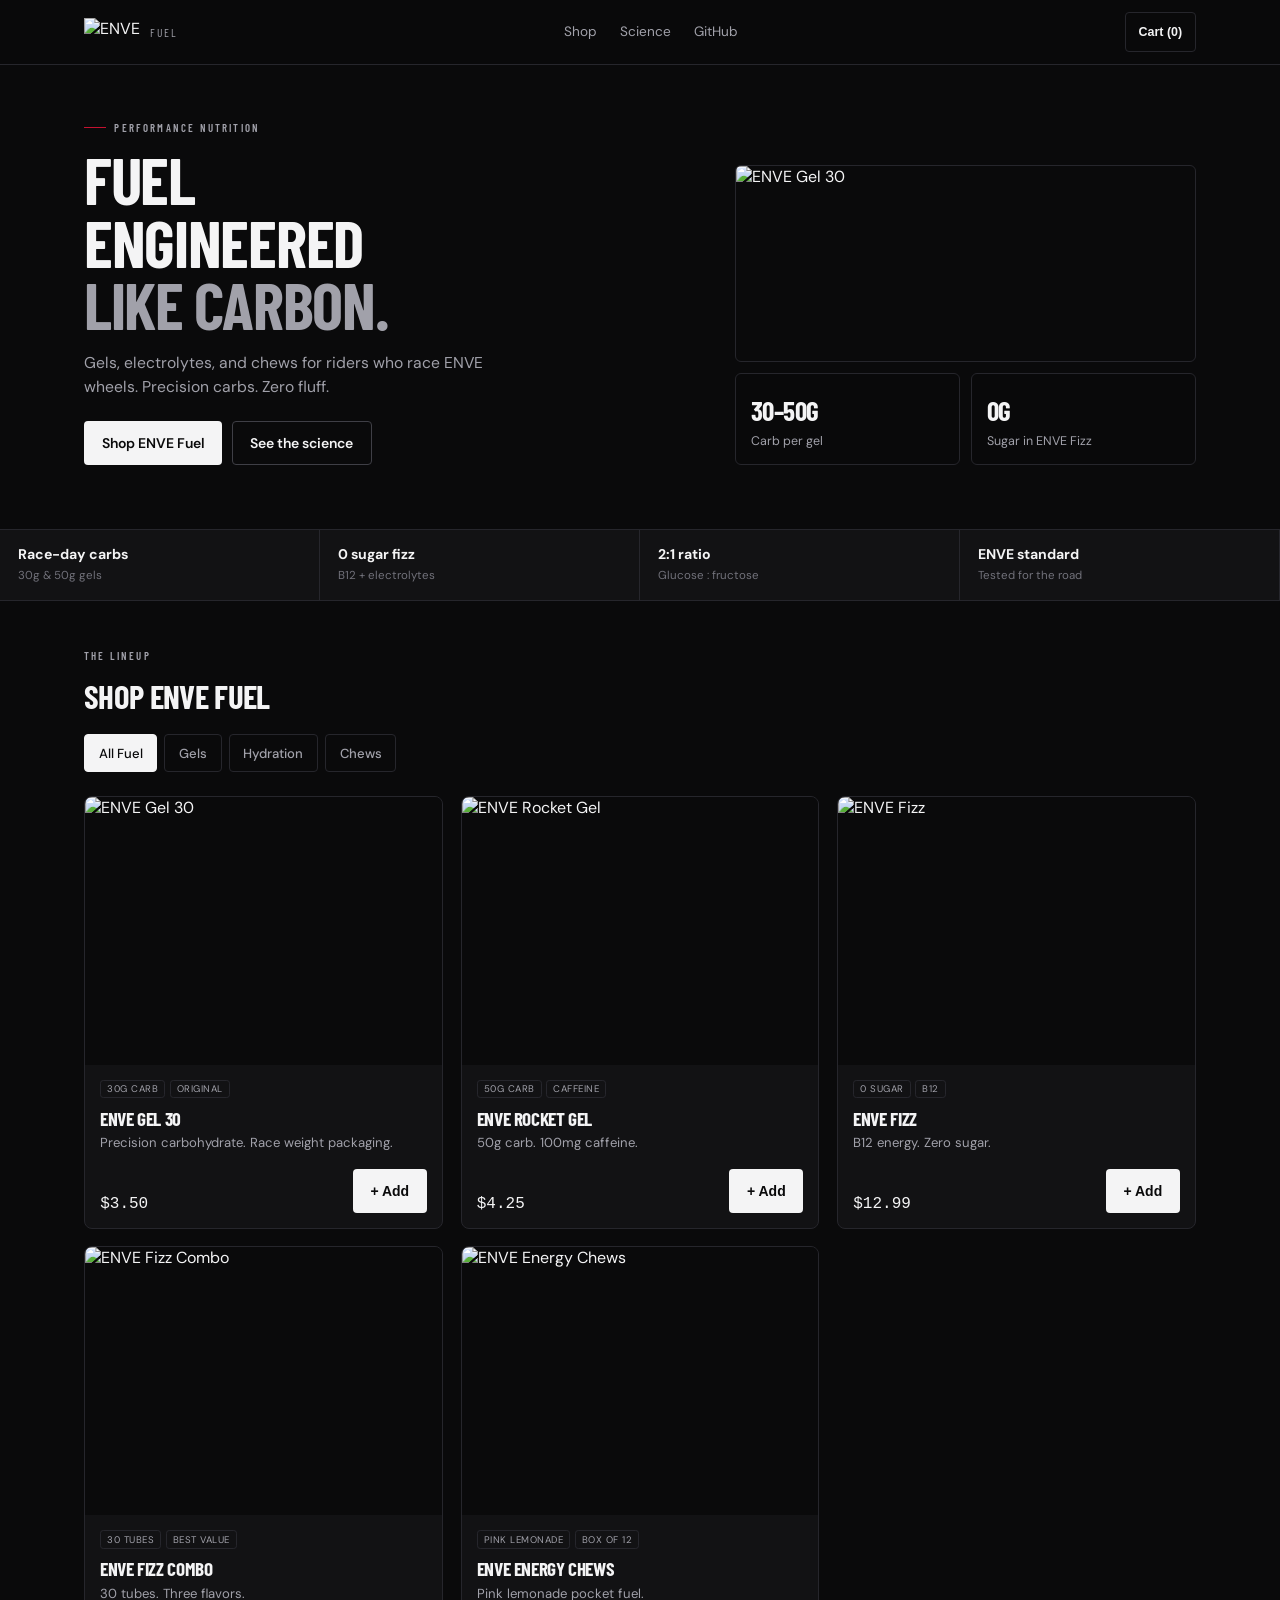
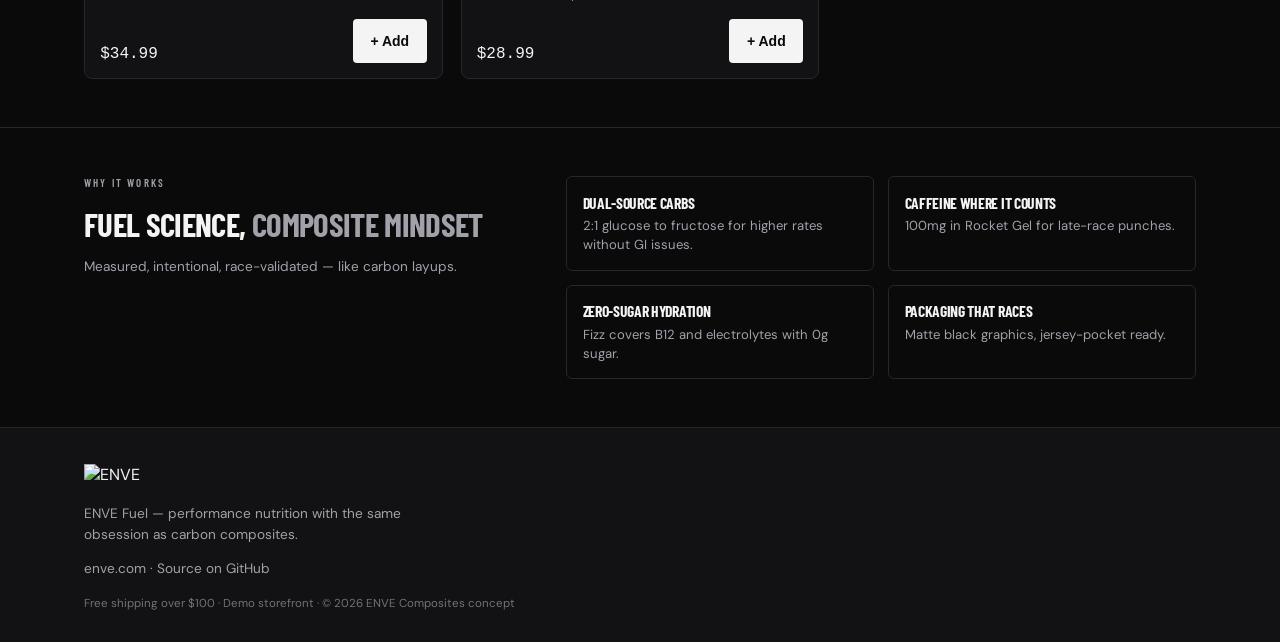
==== commit a118330d: "Update ENVE Fuel static storefront" ====
--- a/docs/index.html
+++ b/docs/index.html
@@ -1,61 +1,120 @@
 <!DOCTYPE html>
 <html lang="en"><head>
 <meta charset="utf-8"/><meta name="viewport" content="width=device-width,initial-scale=1"/>
-<title>ENVE Fuel</title>
+<title>ENVE Fuel — Performance Nutrition</title>
 <link href="https://fonts.googleapis.com/css2?family=Barlow+Condensed:wght@600;700&family=DM+Sans:wght@400;500;600&display=swap" rel="stylesheet"/>
 <style>
 :root{--bg:#0a0a0b;--s:#121214;--fg:#f4f4f5;--m:#a1a1aa;--b:#26262c;--r:#c41230}
 *{box-sizing:border-box}body{margin:0;background:var(--bg);color:var(--fg);font-family:DM Sans,system-ui,sans-serif}
 a{color:inherit;text-decoration:none}img{max-width:100%;display:block}
 .d{font-family:Barlow Condensed,sans-serif;text-transform:uppercase;letter-spacing:-.02em}
-.w{max-width:70rem;margin:0 auto;padding:0 1.1rem}
-header{position:sticky;top:0;z-index:10;background:rgba(10,10,11,.92);border-bottom:1px solid var(--b)}
-.nav{height:3.75rem;display:flex;align-items:center;justify-content:space-between}
-.logo{height:1.6rem}.btn{height:2.5rem;padding:0 1rem;border:0;border-radius:.25rem;font-weight:600;font-size:.85rem;cursor:pointer}
-.bp{background:var(--fg);color:var(--bg)}.bg{background:0;color:var(--fg);border:1px solid #3f3f46}
-.hero{padding:3rem 0;border-bottom:1px solid var(--b);background:linear-gradient(90deg,#0a0a0b 40%,transparent),url(https://raw.githubusercontent.com/Terb-13/enve-fuel/main/public/products/hero-lifestyle.jpg) right/cover}
-h1{font-size:clamp(2.2rem,6vw,3.6rem);line-height:.95;margin:0}
-.lead{color:var(--m);max-width:24rem;line-height:1.5}
-.grid{display:grid;gap:1rem;padding:2.5rem 0}@media(min-width:700px){.grid{grid-template-columns:1fr 1fr}}@media(min-width:1000px){.grid{grid-template-columns:1fr 1fr 1fr}}
+.w{max-width:72rem;margin:0 auto;padding:0 1.25rem}
+header{position:sticky;top:0;z-index:20;background:rgba(10,10,11,.92);backdrop-filter:blur(8px);border-bottom:1px solid var(--b)}
+.nav{height:4rem;display:flex;align-items:center;justify-content:space-between;gap:1rem}
+.logo{height:1.75rem}
+.btn{height:2.75rem;padding:0 1.1rem;border-radius:.25rem;font-weight:600;font-size:.875rem;border:0;cursor:pointer;display:inline-flex;align-items:center;justify-content:center}
+.bp{background:var(--fg);color:var(--bg)}.bg{background:transparent;color:var(--fg);border:1px solid #3f3f46}
+.hero{position:relative;padding:3.5rem 0 4rem;border-bottom:1px solid var(--b);overflow:hidden}
+.hb{position:absolute;inset:0;background:url(https://raw.githubusercontent.com/Terb-13/enve-fuel/main/public/products/hero-lifestyle.jpg) center/cover;opacity:.38}
+.hb:after{content:"";position:absolute;inset:0;background:linear-gradient(90deg,var(--bg) 5%,rgba(10,10,11,.88) 48%,rgba(10,10,11,.35))}
+.hg{position:relative;display:grid;gap:1.75rem}@media(min-width:900px){.hg{grid-template-columns:1.15fr.85fr;align-items:end}}
+h1{font-size:clamp(2.4rem,7vw,4.1rem);line-height:.95;margin:0}
+.lead{color:var(--m);max-width:26rem;line-height:1.55;font-size:.98rem}
+.ey{font-size:.68rem;font-weight:600;letter-spacing:.2em;color:var(--m);display:flex;align-items:center;gap:.5rem;margin-bottom:.9rem}
+.ey i{width:1.4rem;height:1px;background:var(--r);display:inline-block}
+.stats{display:grid;grid-template-columns:1fr 1fr;gap:.7rem}
+.st{border:1px solid var(--b);background:rgba(10,10,11,.78);padding:.9rem;border-radius:.375rem}
+.st b{font-size:1.7rem;display:block;margin:.35rem 0 .15rem}
+.st span{font-size:.78rem;color:var(--m)}
+.gel{grid-column:1/-1;border-radius:.375rem;overflow:hidden;border:1px solid var(--b)}
+.gel img{width:100%;aspect-ratio:2.35/1;object-fit:cover}
+.trust{display:grid;grid-template-columns:1fr 1fr;background:var(--s);border-bottom:1px solid var(--b)}
+@media(min-width:720px){.trust{grid-template-columns:repeat(4,1fr)}}
+.trust div{padding:.95rem 1.1rem;border-right:1px solid var(--b)}
+.trust strong{display:block;font-size:.88rem}.trust span{font-size:.72rem;color:#71717a}
+section{padding:3rem 0;border-bottom:1px solid var(--b)}
+h2{font-size:clamp(1.55rem,3.8vw,2.05rem);margin:0 0 .4rem}
+.filt{display:flex;flex-wrap:wrap;gap:.45rem;margin:1.15rem 0 1.5rem}
+.filt button{height:2.35rem;padding:0 .85rem;border-radius:.25rem;border:1px solid var(--b);background:0;color:var(--m);font:inherit;font-size:.82rem;font-weight:500;cursor:pointer}
+.filt button.on{background:var(--fg);color:var(--bg);border-color:var(--fg)}
+.grid{display:grid;gap:1.1rem}@media(min-width:640px){.grid{grid-template-columns:1fr 1fr}}@media(min-width:960px){.grid{grid-template-columns:1fr 1fr 1fr}}
 .card{border:1px solid var(--b);border-radius:.5rem;overflow:hidden;background:var(--s);display:flex;flex-direction:column}
-.card img{aspect-ratio:4/3;object-fit:cover;width:100%;background:#000}
-.card .bd{padding:.9rem;flex:1;display:flex;flex-direction:column}
-.card h3{margin:0;font-size:1.15rem}.card p{color:var(--m);font-size:.82rem;margin:.3rem 0 0}
-.row{margin-top:auto;padding-top:.9rem;display:flex;justify-content:space-between;align-items:center}
-.price{font-family:ui-monospace,monospace}
-footer{border-top:1px solid var(--b);padding:2rem 0;color:var(--m);font-size:.85rem}
-.badge{font-size:.6rem;text-transform:uppercase;border:1px solid var(--b);padding:.1rem .35rem;border-radius:.2rem;color:var(--m);margin-right:.25rem}
+.card .ph{aspect-ratio:4/3;background:var(--bg)}.card .ph img{width:100%;height:100%;object-fit:cover}
+.card .bd{padding:.95rem;display:flex;flex-direction:column;flex:1}
+.bdg{display:flex;flex-wrap:wrap;gap:.28rem;margin-bottom:.55rem}
+.bdg span{font-size:.6rem;text-transform:uppercase;letter-spacing:.05em;border:1px solid var(--b);padding:.1rem .38rem;border-radius:.2rem;color:var(--m)}
+.card h3{margin:0;font-size:1.2rem}.card .t{color:var(--m);font-size:.82rem;margin:.28rem 0 0;line-height:1.4}
+.row{margin-top:auto;padding-top:1rem;display:flex;align-items:end;justify-content:space-between;gap:.5rem}
+.price{font-family:ui-monospace,Menlo,monospace;font-size:1rem}
+.drawer{position:fixed;inset:0;background:rgba(0,0,0,.6);display:none;z-index:50;justify-content:flex-end}
+.drawer.open{display:flex}
+.panel{width:min(100%,23.5rem);background:var(--s);border-left:1px solid var(--b);height:100%;display:flex;flex-direction:column}
+.panel h2{padding:.95rem 1.1rem;border-bottom:1px solid var(--b);margin:0;font-size:1.05rem;display:flex;justify-content:space-between;align-items:center}
+#items{flex:1;overflow:auto;padding:1rem 1.1rem}
+.ci{display:flex;gap:.65rem;padding-bottom:.85rem;margin-bottom:.85rem;border-bottom:1px solid var(--b)}
+.ci img{width:4.1rem;height:4.1rem;object-fit:cover;border-radius:.25rem;border:1px solid var(--b);background:#1a1a1e}
+.foot{padding:1.1rem;border-top:1px solid var(--b)}
+.sci{display:grid;gap:1rem}@media(min-width:800px){.sci{grid-template-columns:1fr 1.35fr}.boxes{display:grid;grid-template-columns:1fr 1fr;gap:.9rem}}
+.box{border:1px solid var(--b);background:var(--bg);padding:.95rem;border-radius:.375rem}
+.box h3{margin:0 0 .3rem;font-size:.98rem}.box p{margin:0;color:var(--m);font-size:.82rem;line-height:1.45}
+footer{background:var(--s);padding:2.25rem 0 1.15rem}.muted{color:var(--m);font-size:.85rem;line-height:1.5}
+.cb{background:0;border:1px solid var(--b);color:var(--fg);height:2.45rem;padding:0 .8rem;border-radius:.25rem;cursor:pointer;font-size:.78rem;font-weight:600}
 </style></head><body>
 <header><div class="w nav">
-<a href="#" style="display:flex;align-items:center;gap:.6rem"><img class="logo" src="https://raw.githubusercontent.com/Terb-13/enve-fuel/main/public/brand/enve-logo-light.jpg" alt="ENVE"/><span class="d" style="font-size:.7rem;color:var(--m);letter-spacing:.15em">Fuel</span></a>
-<div style="display:flex;gap:.5rem;align-items:center">
-<a class="btn bg" href="https://github.com/Terb-13/enve-fuel" target="_blank" rel="noreferrer">GitHub</a>
-<button class="btn bp" type="button" id="cartBtn">Cart (0)</button>
-</div></div></header>
-<section class="hero"><div class="w">
-<p class="d" style="font-size:.7rem;letter-spacing:.2em;color:var(--m)">Performance nutrition</p>
-<h1 class="d">Fuel engineered<br><span style="color:var(--m)">like carbon.</span></h1>
-<p class="lead">Gels, electrolytes, and chews for riders who race ENVE wheels.</p>
-<p style="margin-top:1.2rem"><a class="btn bp" href="#shop">Shop ENVE Fuel</a></p>
+<a href="#" style="display:flex;align-items:center;gap:.65rem"><img class="logo" src="https://raw.githubusercontent.com/Terb-13/enve-fuel/main/public/brand/enve-logo-light.jpg" alt="ENVE"/><span class="d" style="font-size:.72rem;color:var(--m);letter-spacing:.16em">Fuel</span></a>
+<nav style="display:flex;gap:.15rem;flex-wrap:wrap"><a class="muted" href="#shop" style="padding:.45rem .65rem">Shop</a><a class="muted" href="#science" style="padding:.45rem .65rem">Science</a><a class="muted" href="https://github.com/Terb-13/enve-fuel" target="_blank" rel="noreferrer" style="padding:.45rem .65rem">GitHub</a></nav>
+<button class="cb" type="button" id="oc">Cart (<span id="c">0</span>)</button></div></header>
+<section class="hero"><div class="hb"></div><div class="w hg">
+<div><div class="ey d"><i></i>Performance nutrition</div>
+<h1 class="d">Fuel<br>engineered<br><span style="color:var(--m)">like carbon.</span></h1>
+<p class="lead">Gels, electrolytes, and chews for riders who race ENVE wheels. Precision carbs. Zero fluff.</p>
+<div style="display:flex;flex-wrap:wrap;gap:.6rem;margin-top:1.35rem"><a class="btn bp" href="#shop">Shop ENVE Fuel</a><a class="btn bg" href="#science">See the science</a></div></div>
+<div class="stats"><div class="gel"><img src="https://raw.githubusercontent.com/Terb-13/enve-fuel/main/public/products/gel-30.jpg" alt="ENVE Gel 30"/></div>
+<div class="st"><b class="d">30–50g</b><span>Carb per gel</span></div>
+<div class="st"><b class="d">0g</b><span>Sugar in ENVE Fizz</span></div></div>
 </div></section>
-<section id="shop" class="w"><div class="grid" id="grid"></div></section>
-<footer class="w">
-<p>ENVE Fuel concept storefront · <a href="https://enve.com" target="_blank" rel="noreferrer">enve.com</a> · <a href="https://github.com/Terb-13/enve-fuel/releases/tag/enve-fuel-assets">Download images</a></p>
-<p style="font-size:.75rem;color:#71717a">Demo checkout · Free shipping over $100</p>
-</footer>
+<div class="trust"><div><strong>Race-day carbs</strong><span>30g & 50g gels</span></div><div><strong>0 sugar fizz</strong><span>B12 + electrolytes</span></div><div><strong>2:1 ratio</strong><span>Glucose : fructose</span></div><div><strong>ENVE standard</strong><span>Tested for the road</span></div></div>
+<section id="shop"><div class="w"><div class="ey d">The lineup</div><h2 class="d">Shop ENVE Fuel</h2><div class="filt" id="f"></div><div class="grid" id="g"></div></div></section>
+<section id="science"><div class="w sci"><div><div class="ey d">Why it works</div><h2 class="d">Fuel science, <span style="color:var(--m)">composite mindset</span></h2><p class="muted">Measured, intentional, race-validated — like carbon layups.</p></div>
+<div class="boxes"><div class="box"><h3 class="d">Dual-source carbs</h3><p>2:1 glucose to fructose for higher rates without GI issues.</p></div>
+<div class="box"><h3 class="d">Caffeine where it counts</h3><p>100mg in Rocket Gel for late-race punches.</p></div>
+<div class="box"><h3 class="d">Zero-sugar hydration</h3><p>Fizz covers B12 and electrolytes with 0g sugar.</p></div>
+<div class="box"><h3 class="d">Packaging that races</h3><p>Matte black graphics, jersey-pocket ready.</p></div></div></div></section>
+<footer><div class="w"><img class="logo" src="https://raw.githubusercontent.com/Terb-13/enve-fuel/main/public/brand/enve-logo-light.jpg" alt="ENVE"/>
+<p class="muted" style="margin-top:.75rem;max-width:22rem">ENVE Fuel — performance nutrition with the same obsession as carbon composites.</p>
+<p class="muted"><a href="https://enve.com" target="_blank" rel="noreferrer">enve.com</a> · <a href="https://github.com/Terb-13/enve-fuel" target="_blank" rel="noreferrer">Source on GitHub</a></p>
+<p class="muted" style="margin-top:1rem;font-size:.72rem;color:#71717a">Free shipping over $100 · Demo storefront · © 2026 ENVE Composites concept</p></div></footer>
+<div class="drawer" id="dr"><div class="panel"><h2 class="d">Cart <button type="button" id="cc" style="background:0;border:0;color:var(--m);cursor:pointer;font-size:1.2rem" aria-label="Close">×</button></h2>
+<div id="items"></div><div class="foot"><div style="display:flex;justify-content:space-between;margin-bottom:.85rem"><span class="muted">Subtotal</span><strong id="sub">$0.00</strong></div>
+<button class="btn bp" style="width:100%" type="button" id="co">Checkout</button></div></div></div>
 <script>
-const I="https://raw.githubusercontent.com/Terb-13/enve-fuel/main/public/products/";
-const P=[
-{n:"ENVE Gel 30",t:"30g carb precision gel",p:350,i:I+"gel-30.jpg",b:["30g carb"]},
-{n:"ENVE Rocket Gel",t:"50g carb + 100mg caffeine",p:425,i:I+"gel-50.jpg",b:["50g","Caffeine"]},
-{n:"ENVE Fizz",t:"0 sugar B12 electrolytes",p:1299,i:I+"fizz-tubes.jpg",b:["0 sugar","B12"]},
-{n:"ENVE Fizz Combo",t:"30 tubes, 3 flavors",p:3499,i:I+"fizz-combo.jpg",b:["30 tubes"]},
-{n:"ENVE Energy Chews",t:"Pink lemonade pocket fuel",p:2899,i:I+"chews.jpg",b:["Chews"]}
+const IMG="https://raw.githubusercontent.com/Terb-13/enve-fuel/main/public/products/";
+const products=[
+{id:"g30",name:"ENVE Gel 30",tag:"Precision carbohydrate. Race weight packaging.",cat:"gels",price:350,img:IMG+"gel-30.jpg",badges:["30g carb","Original"]},
+{id:"g50",name:"ENVE Rocket Gel",tag:"50g carb. 100mg caffeine.",cat:"gels",price:425,img:IMG+"gel-50.jpg",badges:["50g carb","Caffeine"]},
+{id:"fz",name:"ENVE Fizz",tag:"B12 energy. Zero sugar.",cat:"hydration",price:1299,img:IMG+"fizz-tubes.jpg",badges:["0 sugar","B12"]},
+{id:"cm",name:"ENVE Fizz Combo",tag:"30 tubes. Three flavors.",cat:"hydration",price:3499,img:IMG+"fizz-combo.jpg",badges:["30 tubes","Best value"]},
+{id:"ch",name:"ENVE Energy Chews",tag:"Pink lemonade pocket fuel.",cat:"chews",price:2899,img:IMG+"chews.jpg",badges:["Pink lemonade","Box of 12"]}
 ];
-const m=c=>(c/100).toLocaleString("en-US",{style:"currency",currency:"USD"});
-let cart=0;
-const grid=document.getElementById("grid");
-grid.innerHTML=P.map((p,i)=>`<article class="card"><img src="${p.i}" alt="${p.n}" loading="lazy"/><div class="bd"><div>${p.b.map(x=>`<span class="badge">${x}</span>`).join("")}</div><h3 class="d">${p.n}</h3><p>${p.t}</p><div class="row"><span class="price">${m(p.p)}</span><button class="btn bp" type="button" data-i="${i}">+ Add</button></div></div></article>`).join("");
-grid.querySelectorAll("button").forEach(b=>b.onclick=()=>{cart++;document.getElementById("cartBtn").textContent="Cart ("+cart+")";});
-document.getElementById("cartBtn").onclick=()=>{if(!cart)return;alert("Order placed — thanks for riding with ENVE Fuel.");cart=0;document.getElementById("cartBtn").textContent="Cart (0)";};
+const cats=[{id:"all",label:"All Fuel"},{id:"gels",label:"Gels"},{id:"hydration",label:"Hydration"},{id:"chews",label:"Chews"}];
+let filter="all",cart=JSON.parse(localStorage.getItem("efc")||"[]");
+const money=c=>(c/100).toLocaleString("en-US",{style:"currency",currency:"USD"});
+function save(){localStorage.setItem("efc",JSON.stringify(cart));renderCart()}
+function add(p){const i=cart.find(x=>x.id===p.id);if(i)i.q++;else cart.push({id:p.id,name:p.name,price:p.price,img:p.img,q:1});save();document.getElementById("dr").classList.add("open")}
+function renderFilters(){document.getElementById("f").innerHTML=cats.map(c=>`<button type="button" class="${filter===c.id?"on":""}" data-c="${c.id}">${c.label}</button>`).join("");
+document.querySelectorAll("#f button").forEach(b=>b.onclick=()=>{filter=b.dataset.c;renderFilters();renderGrid()})}
+function renderGrid(){const list=filter==="all"?products:products.filter(p=>p.cat===filter);
+document.getElementById("g").innerHTML=list.map(p=>`<article class="card"><div class="ph"><img src="${p.img}" alt="${p.name}" loading="lazy"/></div><div class="bd"><div class="bdg">${p.badges.map(b=>`<span>${b}</span>`).join("")}</div><h3 class="d">${p.name}</h3><p class="t">${p.tag}</p><div class="row"><span class="price">${money(p.price)}</span><button class="btn bp" type="button" data-id="${p.id}">+ Add</button></div></div></article>`).join("");
+document.querySelectorAll("#g button[data-id]").forEach(b=>b.onclick=()=>add(products.find(p=>p.id===b.dataset.id)))}
+function renderCart(){const n=cart.reduce((a,i)=>a+i.q,0);document.getElementById("c").textContent=n;
+const el=document.getElementById("items");
+if(!cart.length){el.innerHTML='<p class="muted" style="text-align:center;margin-top:2rem">Your cart is empty.</p>';document.getElementById("sub").textContent="$0.00";return}
+el.innerHTML=cart.map((i,idx)=>`<div class="ci"><img src="${i.img}" alt=""/><div style="flex:1"><strong>${i.name}</strong><div class="muted">${money(i.price)}</div><div style="margin-top:.4rem;display:flex;gap:.45rem;align-items:center"><button type="button" data-a="-" data-i="${idx}">−</button><span>${i.q}</span><button type="button" data-a="+" data-i="${idx}">+</button></div></div></div>`).join("");
+el.querySelectorAll("button[data-a]").forEach(b=>b.onclick=()=>{const i=+b.dataset.i;if(b.dataset.a==="+")cart[i].q++;else cart[i].q=Math.max(0,cart[i].q-1);cart=cart.filter(x=>x.q);save()});
+document.getElementById("sub").textContent=money(cart.reduce((a,i)=>a+i.price*i.q,0))}
+document.getElementById("oc").onclick=()=>document.getElementById("dr").classList.add("open");
+document.getElementById("cc").onclick=()=>document.getElementById("dr").classList.remove("open");
+document.getElementById("dr").onclick=e=>{if(e.target.id==="dr")e.currentTarget.classList.remove("open")};
+document.getElementById("co").onclick=()=>{if(!cart.length)return;alert("Order placed — thanks for riding with ENVE Fuel.");cart=[];save();document.getElementById("dr").classList.remove("open")};
+renderFilters();renderGrid();renderCart();
 </script></body></html>
